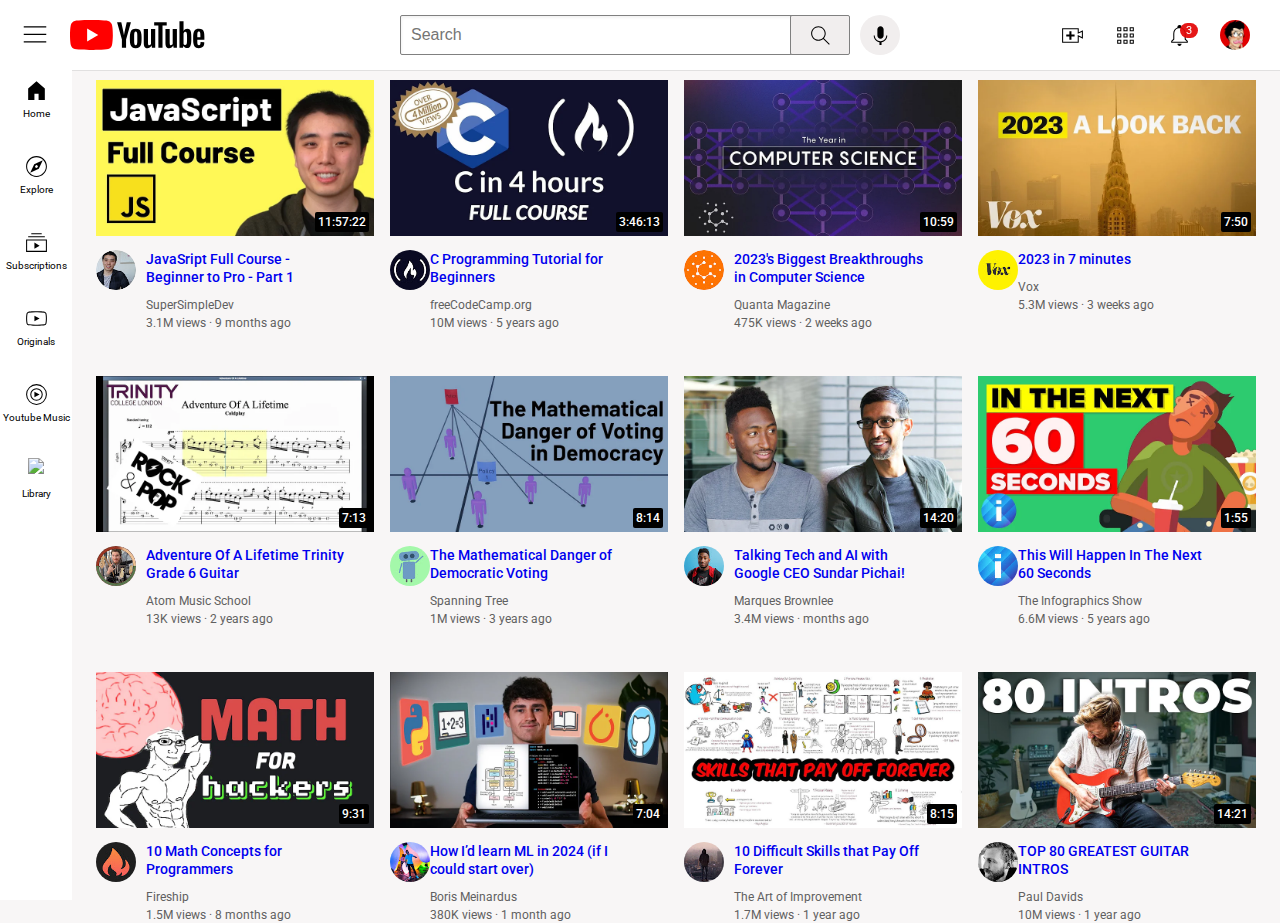
==== index.html @ f98903ec "Rename youtube.html to index.html" ====
<!DOCTYPE html>
<html>
<head>
    <title> Yoututbe.com clone</title>
    <link rel="preconnect" href="https://fonts.googleapis.com">
<link rel="preconnect" href="https://fonts.gstatic.com" crossorigin>
<link href="https://fonts.googleapis.com/css2?family=Roboto:wght@400;500;700&display=swap" rel="stylesheet">
<link href="styles/general.css" rel="stylesheet">
<link href="styles/video.css" rel="stylesheet">
<link href="styles/header.css" rel="stylesheet">
<link href="styles/sidebar.css" rel="stylesheet">

    
</head>
<body>
    <header class="header">
        <div class="left-section">
            <img class="menu" src="icons/hamburger-menu.svg">
            <img class="logo" src="icons/youtube-logo.svg">
        </div>
        <div class="middle-section">
            <input class="searchbox" type="text" placeholder="Search">
            <button class="search-button">
                <img class="search" src="icons/search.svg">
                <div class="tooltip"> Search</div>
            </button>
            <button class="voice-search-button">
                <img class="voice-search" src="icons/voice-search-icon.svg">
                <div class="tooltip"> Search with your voice</div>
            </button>
        </div>
        <div class="right-section"> 
            <div class="icon-container">
                <img class="upload" src="icons/upload.svg">
                <div class="tooltip">Create</div>

            </div>

            <div class="icon-container">
                <img class="apps" src="icons/youtube-apps.svg">
                <div class="tooltip">Youtube apps</div>

            </div>
            
            <div class="notifications-div">
            <img class="notifications" src="icons/notifications.svg">
            <div class="tooltip">Notifications</div>
            <div class="notification-count">3</div>
            </div>

            <img class="channel" src="thumbnails/channel-2.jpeg">
            
           
        </div>

    </header>

    <nav class="sidebar">
        <div class="sidebar-link">
            <img  src="icons/home.svg">
            <div>Home</div>
            
        </div>
        <div class="sidebar-link">
            <img  src="icons/explore.svg">
            <div>Explore</div>
            
        </div>

        <div class="sidebar-link">
             <img  src="icons/subscriptions.svg"> 
             <div>Subscriptions</div>
        </div>
            
        <div class="sidebar-link">
            <img  src="icons/originals.svg">
            <div>Originals</div>
            
        </div>
        <div class="sidebar-link">
            <img  src="icons/youtube-music.svg">
            <div>Youtube Music</div>
            
        </div>
        <div class="sidebar-link">
            <img  src="icons/Library.svg">
            <div>Library</div>
            
        
        </div>
        
        
       
        
        
        
    </nav>
    
    <main>
        <section class="video-grid">
            <a href="https://www.youtube.com/watch?v=SBmSRK3feww&t=30s" style="text-decoration:none">
                <div class="video-preview">
            
    
                <div class="thumbnail-row">
                    <img class="thumbnail"
                    src="thumbnails/video-1.webp">
                    <div class="video-time">11:57:22</div>
                </div>
                
                <div class="video-info-grid">
                    <div class="channel-picture"> <img class="profile-picture" src="thumbnails/video-1 profile.jpeg"> </div>
                    <div class="video-info">
                        <p class="video-title">
                            JavaSript Full Course - Beginner to Pro - Part 1
                        </p>
                           <p class="video-author">
                            SuperSimpleDev</p>
                           <p class="video-stats">
                            3.1M views  &#183; 9 months ago</p>
            
                    </div>
                </div>
            </div>

        </a>
        
               
               
            <a href="https://www.youtube.com/watch?v=KJgsSFOSQv0" style="text-decoration: none">
                <div class="video-preview">
                            
                    
                    <div class="thumbnail-row">
                        <img class="thumbnail"
                        src="thumbnails/video-2.webp">
                        <div class="video-time">3:46:13</div>
                    </div>
                    
                    <div>
                        <div class="channel-picture"> <img class="profile-picture" src="thumbnails/video-2 profile.jpeg"> </div>
                        <div class="video-info">
                            <p class="video-title">
                                C Programming Tutorial for Beginners
                            </p>
                               <p class="video-author">
                                freeCodeCamp.org</p>
                               <p class="video-stats">
                                10M views  &#183; 5 years ago</p>
                
                        </div>
                    </div>
                </div>
            </a>

            
            
            <a href="https://www.youtube.com/watch?v=g7ih6rHdw3M" style="text-decoration: none">
                    <div class="video-preview">
                    
            
                        <div class="thumbnail-row">
                            <img class="thumbnail"
                            src="thumbnails/video-3.webp">
                            <div class="video-time"> 10:59</div>
                        </div>
                        
                        <div class="video-info-grid">
                            <div class="channel-picture"> <img class="profile-picture" src="thumbnails/video-3 profile.jpeg"> </div>
                            <div class="video-info">
                                <p class="video-title">
                                    2023's Biggest Breakthroughs in Computer Science
                                </p>
                                   <p class="video-author">
                                    Quanta Magazine</p>
                                   <p class="video-stats">
                                    475K views  &#183; 2 weeks ago</p>
                    
                            </div>
                        </div>
                    </div>
            </a>
                       
                       
                 <a href="https://www.youtube.com/watch?v=sJs_64OUpEs" style="text-decoration: none;">  
                    <div class="video-preview">
                            
                    
                            <div class="thumbnail-row">
                                <img class="thumbnail"
                                src="thumbnails/video-4.webp">
                                <div class="video-time">7:50</div>
                            </div>
                            
                            <div>
                                <div class="channel-picture"> <img class="profile-picture" src="thumbnails/video-4 profile.jpeg"> </div>
                                <div class="video-info">
                                    <p class="video-title">
                                         2023 in 7 minutes
                                    </p>
                                       <p class="video-author">
                                        Vox</p>
                                       <p class="video-stats">
                                        5.3M views  &#183; 3 weeks ago</p>
                        
                                </div>
                            </div>
                    </div>
                </a> 

                <a href="https://www.youtube.com/watch?v=6_QC6Yd1oLM" style="text-decoration: none">

                    <div class="video-preview">
            
    
                        <div class="thumbnail-row">
                            <img class="thumbnail"
                            src="thumbnails/video-5.webp">
                            <div class="video-time"> 7:13</div>
                        </div>
                        
                        <div class="video-info-grid">
                            <div class="channel-picture"> <img class="profile-picture" src="thumbnails/video-5 profile.jpeg"> </div>
                            <div class="video-info">
                                <p class="video-title">
                                    Adventure Of A Lifetime Trinity Grade 6 Guitar
                                </p>
                                   <p class="video-author">
                                        Atom Music School</p>
                                   <p class="video-stats">
                                    13K views  &#183; 2 years ago</p>
                    
                            </div>
                        </div>
                    </div>
                </a>
                       
                       
                <a href="https://www.youtube.com/watch?v=goQ4ii-zBMw" style="text-decoration: none;">

                
                        <div class="video-preview">
                                    
                            
                            <div class="thumbnail-row">
                                <img class="thumbnail"
                                src="thumbnails/video-6.webp">
                                <div class="video-time">8:14</div>
                            </div>
                            
                            <div>
                                <div class="channel-picture"> <img class="profile-picture" src="thumbnails/video-6 profile.jpeg"> </div>
                                <div class="video-info">
                                    <p class="video-title">
                                        The Mathematical Danger of Democratic Voting
                                    </p>
                                       <p class="video-author">
                                        Spanning Tree</p>
                                       <p class="video-stats">
                                        1M views  &#183; 3 years ago</p>
                        
                                </div>
                            </div>
                        </div>
                </a> 
                    
                <a href="https://www.youtube.com/watch?v=n2RNcPRtAiY&t=6s" style="text-decoration: none;">
                            <div class="video-preview">
                            
                    
                                <div class="thumbnail-row">
                                    <img class="thumbnail"
                                    src="thumbnails/thumbnail-1.webp">
                                    <div class="video-time"> 14:20</div>
                                </div>
                                
                                <div class="video-info-grid">
                                    <div class="channel-picture"> <img class="profile-picture" src="thumbnails/channel-1.jpeg"> </div>
                                    <div class="video-info">
                                        <p class="video-title">
                                            Talking Tech and AI with Google CEO Sundar Pichai!
                                        </p>
                                           <p class="video-author">
                                            Marques Brownlee</p>
                                           <p class="video-stats">
                                            3.4M views  &#183; months ago</p>
                            
                                    </div>
                                </div>
                            </div>
                    </a>
                               
                    <a href="https://www.youtube.com/watch?v=wHKPCl7cSXg" style="text-decoration: none;">
                            
                            <div class="video-preview">
                                    
                            
                                    <div class="thumbnail-row">
                                        <img class="thumbnail"
                                        src="thumbnails/video-7.webp">
                                        <div class="video-time">1:55</div>
                                    </div>
                                    
                                    <div>
                                        <div class="channel-picture"> <img class="profile-picture" src="thumbnails/video-7 profile.jpeg"> </div>
                                        <div class="video-info">
                                            <p class="video-title">
                                                This Will Happen In The Next 60 Seconds
                                            </p>
                                               <p class="video-author">
                                                The Infographics Show</p>
                                               <p class="video-stats">
                                                6.6M views  &#183; 5 years ago</p>
                                
                                        </div>
                                    </div>
                            </div>
                        </a>

                    <a href="https://www.youtube.com/watch?v=bOCHTHkBoAs&t=18s" style="text-decoration: none;">
                            <div class="video-preview">
            
    
                                <div class="thumbnail-row">
                                    <img class="thumbnail"
                                    src="thumbnails/video-8.webp">
                                    <div class="video-time"> 9:31</div>
                                </div>
                                
                                <div class="video-info-grid">
                                    <div class="channel-picture"> <img class="profile-picture" src="thumbnails/video-8 profile.jpeg"> </div>
                                    <div class="video-info">
                                        <p class="video-title">
                                            10 Math Concepts for Programmers
                                        </p>
                                           <p class="video-author">
                                            Fireship</p>
                                           <p class="video-stats">
                                            1.5M views  &#183; 8 months ago</p>
                            
                                    </div>
                                </div>
                            </div>
                        </a>


                        
                        <a href="https://www.youtube.com/watch?v=gUmagAluXpk" style="text-decoration: none;">
                               
                               
                            
                                <div class="video-preview">
                                            
                                    
                                    <div class="thumbnail-row">
                                        <img class="thumbnail"
                                        src="thumbnails/video-9.webp">
                                        <div class="video-time">7:04</div>
                                    </div>
                                    
                                    <div>
                                        <div class="channel-picture"> <img class="profile-picture" src="thumbnails/video-9 profile.jpeg"> </div>
                                        <div class="video-info">
                                            <p class="video-title">
                                                How I’d learn ML in 2024 (if I could start over)
                                            </p>
                                               <p class="video-author">
                                                Boris Meinardus</p>
                                               <p class="video-stats">
                                                380K views  &#183; 1 month ago</p>
                                
                                        </div>
                                    </div>
                                </div>
                            
                        </a>

                        <a href="https://www.youtube.com/watch?v=oC5nhc_eEH8" style="text-decoration: none">
                            
                                    <div class="video-preview">
                                    
                            
                                        <div class="thumbnail-row">
                                            <img class="thumbnail"
                                            src="thumbnails/video10.webp">
                                            <div class="video-time">8:15</div>
                                        </div>
                                        
                                        <div class="video-info-grid">
                                            <div class="channel-picture"> <img class="profile-picture" src="thumbnails/video-10 profile.jpeg"> </div>
                                            <div class="video-info">
                                                <p class="video-title">
                                                    10 Difficult Skills that Pay Off Forever
                                                </p>
                                                   <p class="video-author">
                                                    The Art of Improvement</p>
                                                   <p class="video-stats">
                                                    1.7M views  &#183; 1 year ago</p>
                                    
                                            </div>
                                        </div>
                                    </div>
                                </a>

                        <a href="https://www.youtube.com/watch?v=Le9v4F7NXEI" style="text-decoration: none">
                                       
                                       
                                    
                                    <div class="video-preview">
                                            
                                    
                                            <div class="thumbnail-row">
                                                <img class="thumbnail"
                                                src="thumbnails/video-11.webp">
                                                <div class="video-time">14:21</div>
                                            </div>
                                            
                                            <div>
                                                <div class="channel-picture"> <img class="profile-picture" src="thumbnails/video-11 profile.jpeg"> </div>
                                                <div class="video-info">
                                                    <p class="video-title">
                                                        TOP 80 GREATEST GUITAR INTROS
                                                    </p>
                                                       <p class="video-author">
                                                        Paul Davids</p>
                                                       <p class="video-stats">
                                                        10M views  &#183; 1 year ago</p>
                                        
                                                </div>
                                            </div>
                                    </div>
                                </a>
                                    
            
    
                                       
                                                    
    
                </section>
    </main>
    
    
    
</body>
</html>
---- styles/general.css ----
p {
    font-family: Roboto, Arial;
    margin-top:0;
    margin-bottom: 0;
}

body {
    font-family: Roboto, Arial;
    background-color: rgb(248, 246, 246);
    margin: 0;
    padding-top: 80px;
    padding-left: 96px;
    padding-right: 24px;
}
---- styles/video.css ----
.channel-picture {
display: inline-block;
width: 36px;
vertical-align: top;

}

.video-info {
display: inline-block;
width: 200px;
}

.profile-picture {
width: 40px;
border-radius: 100%;
}

.thumbnail {
width: 100%;
}

.video-title {
margin-top: 0;
font-size: 14px;
font-weight: 500;
line-height: 18px;
margin-bottom: 12px;
}

.thumbnail-row {
margin-bottom: 10px;
position: relative;

}

.video-author,.video-stats {
font-size: 12px;
color: rgb(96,96,96);
margin-bottom: 0px;
}

.video-author{
margin-bottom: 4px;
}

.video-info-grid {
display: grid;
grid-template-columns: 50px 1fr;
}

.video-grid {

display: grid;
grid-template-columns: 1fr 1fr 1fr;
column-gap: 16px;
row-gap: 45px;
}

@media (max-width: 750px) {
    .video-grid {
        grid-template-columns: 1fr 1fr;
    }
}

@media (min-width: 750px) and (max-width: 1000px;){
    .video-grid {
        grid-template-columns: 1fr 1fr 1fr;
    }
}

@media (min-width: 1000px ) {
    
        .video-grid {
            grid-template-columns: 1fr 1fr 1fr 1fr;
        }
    
}

.video-time{
    background-color: black;
    color: white;
    
    position: absolute;
    bottom: 8px;
    right: 5px;
    font-size: 12px;
    font-weight: 500;
    padding: 3px;
    border-radius: 2px;

}

a:visited{
    color: #000;
}
---- styles/header.css ----
.header{
    height: 70px;
    display: flex;
    flex-direction: row;
    justify-content: space-between;
    align-items: center;
    position: fixed;
    top: 0;
    left: 0;
    right:0;
    background-color: white;
    border-bottom-width: 1px;
    border-bottom-style: solid;
    border-bottom-color: rgb(225, 224, 224);
    z-index: 100;



}

.left-section{
    display: flex;
    align-items: center;
    
}


.right-section{
    display: flex;
    justify-content: space-between;
    width: 200px;
    align-items: center;
margin-right: 20px;
flex-shrink: 0;}

.upload,.apps,.notifications,.channel {
    height: 25px;
    
    margin-right: 10px;
}

.channel{
    height: 30px;
    border-radius: 100%;
}
.middle-section {
   
    flex: 1;
    margin-left: 70px;
    margin-right: 35px;
    max-width: 500px;
    display: flex;
    align-items: center;
   
}

.searchbox{
    flex: 1;
    height: 36px;
    padding-left: 10px;
    font-size: 16px;
    border: 1px solid gray;
    border-radius: 2px;
    box-shadow: inset 1px 2px 3px rgba(0,0,0,0.05);
    width: 0px;
    

}

.searchbox::placeholder{
    
    font-size: 16px;

}

.search-button,
.voice-search-button,
.icon-container,
.notifications-div{
    position: relative;
    display: flex;
    justify-content: center;
    align-items: center;


}

.search-button {
    height: 40px;
    width: 60px;
    background-color: rgb(241, 238, 238);
    border-style: solid;
    border-color: gray;
    border-width: 1px;
    border-radius: 2px;
    margin-left: -4px;
    margin-right: 10px;
   

    
}

.search-button .tooltip,
.voice-search-button .tooltip,
.icon-container .tooltip,
.notifications-div .tooltip{
   
    color: white;
    position: absolute;
    background-color: rgb(92, 92, 92);
    padding: 4px 8px;
    font-size: 12px;
    bottom: -30px;
    opacity: 0;
    transition: opacity 0.15s;
    pointer-events: none;
    white-space: nowrap;
    
}

.search-button:hover  .tooltip,
.voice-search-button:hover .tooltip,
.icon-container:hover .tooltip,
.notifications-div:hover .tooltip{
    opacity: 1;
}

.search {
    height: 25px;
    

}

.voice-search{
    height: 25px;
    
}

.voice-search-button {
    height: 40px;
    width: 40px;
    border-radius: 100%;
    border: none;
    background-color: rgb(241, 238, 238);


}

.menu {
    height: 30px;
    margin-left: 20px;
    margin-right: 20px;
}

.logo {
    height: 30px;
}

.notifications-div{
    position: relative;
}

.notification-count{
    position: absolute;
   border-radius: 10px;
   background-color: rgba(227, 6, 6, 0.932);
   color: white;
   padding: 1px;
   font-size: 11px;
   top: 0px;
   right: 4px;
   padding: 1px 6px;
}
---- styles/sidebar.css ----
.sidebar{
    
    left: 0;
    bottom: 0;
    position: fixed;
    top: 55px;
    background-color: white;
    width: 72px;
    z-index: 101;
    padding-top: 5px;
    
   
}

.sidebar-link{
    display: flex;
    flex-direction: column;
    justify-content: center;
    align-items: center;
    height: 76px;
    transition: background-color 0.15s;
  
    
}

.sidebar-link:hover{
    background-color: rgb(236, 233, 233);
    cursor: pointer;
    

}

.sidebar-link img{
    height: 25px;
    display: block;
    padding-bottom: 5px;
    
}

.sidebar-link div{
    
    font-size: 10px;

}
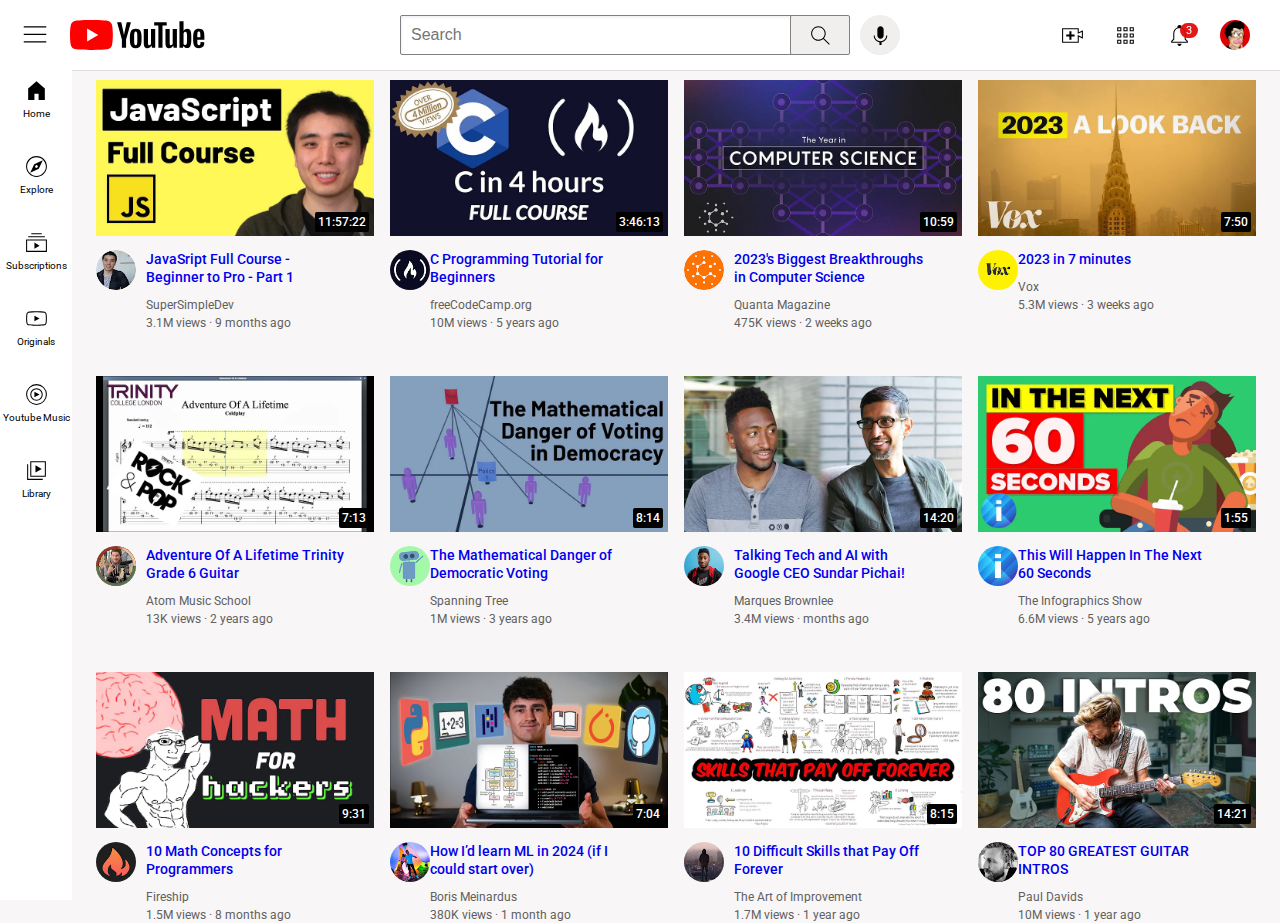
==== commit b5b88235: "Update index.html" ====
--- a/index.html
+++ b/index.html
@@ -83,7 +83,7 @@
             
         </div>
         <div class="sidebar-link">
-            <img  src="icons/Library.svg">
+            <img  src="icons/library.svg">
             <div>Library</div>
             
         
